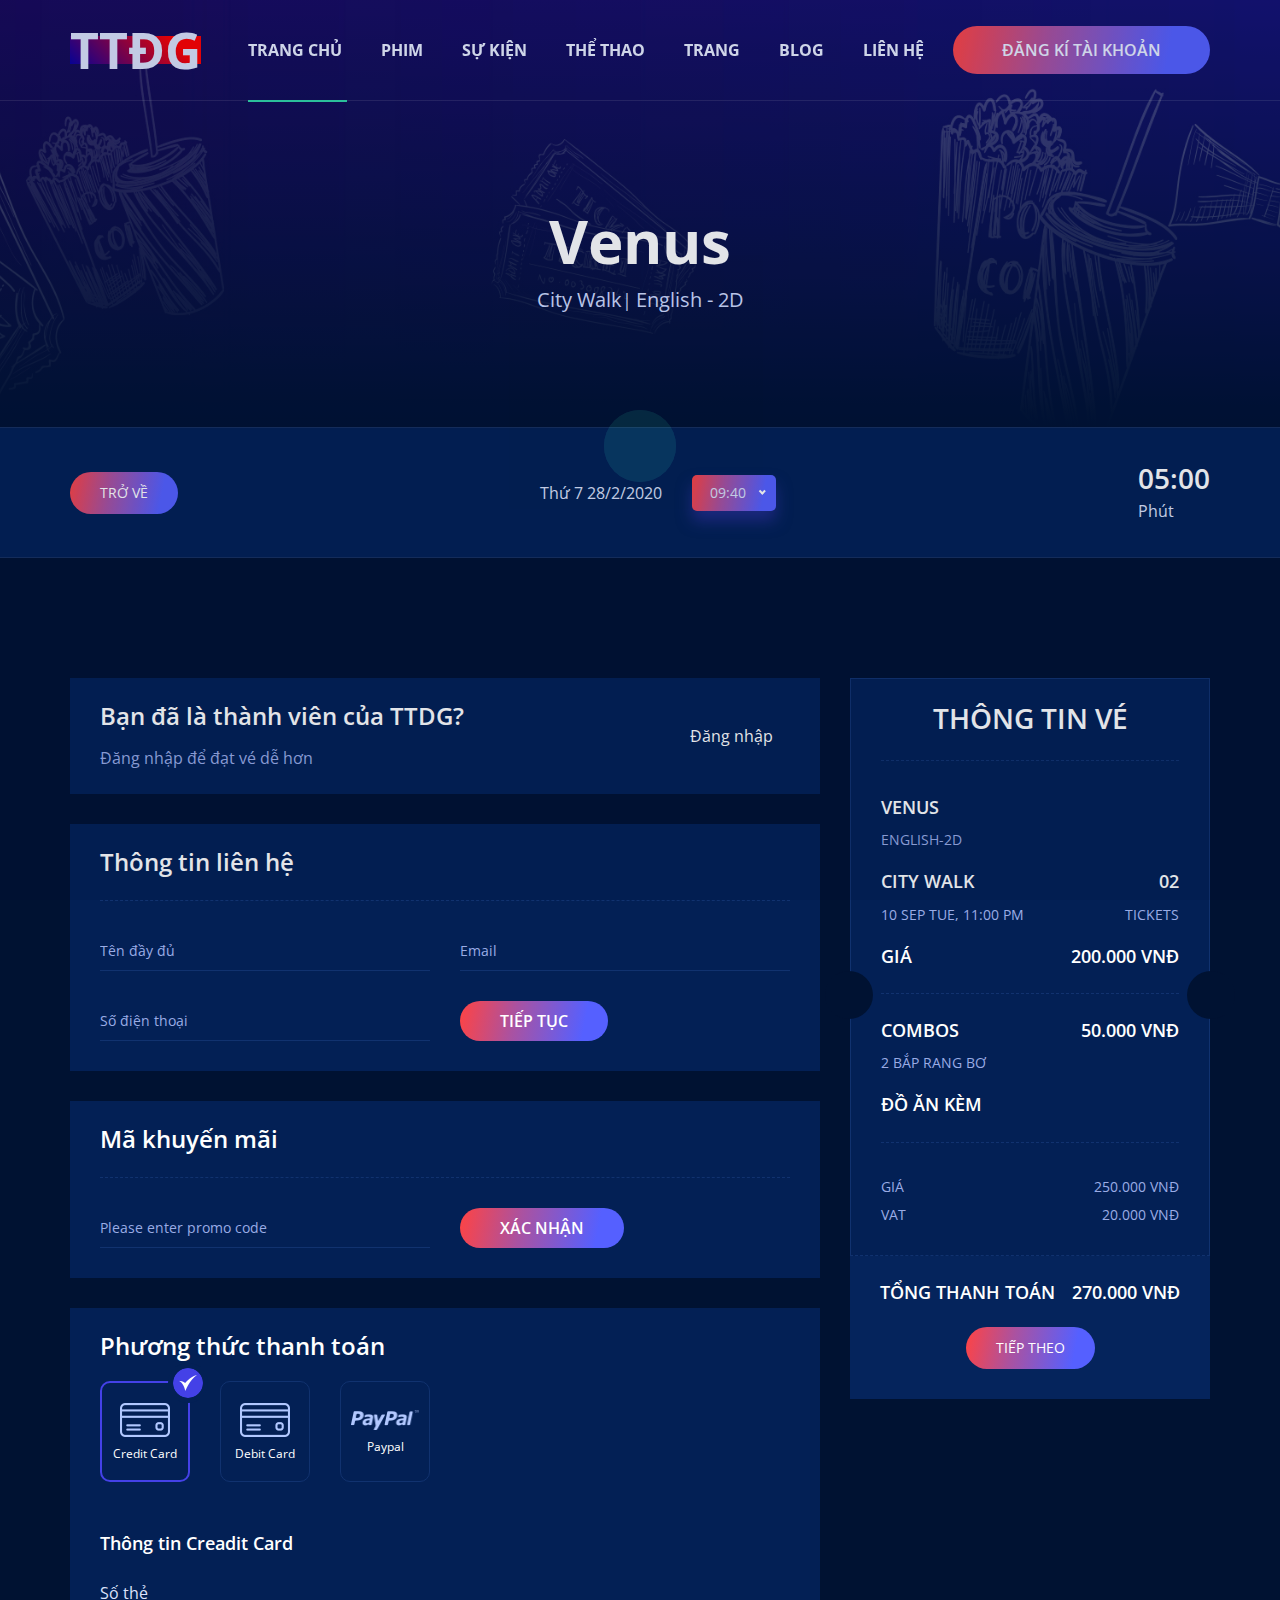
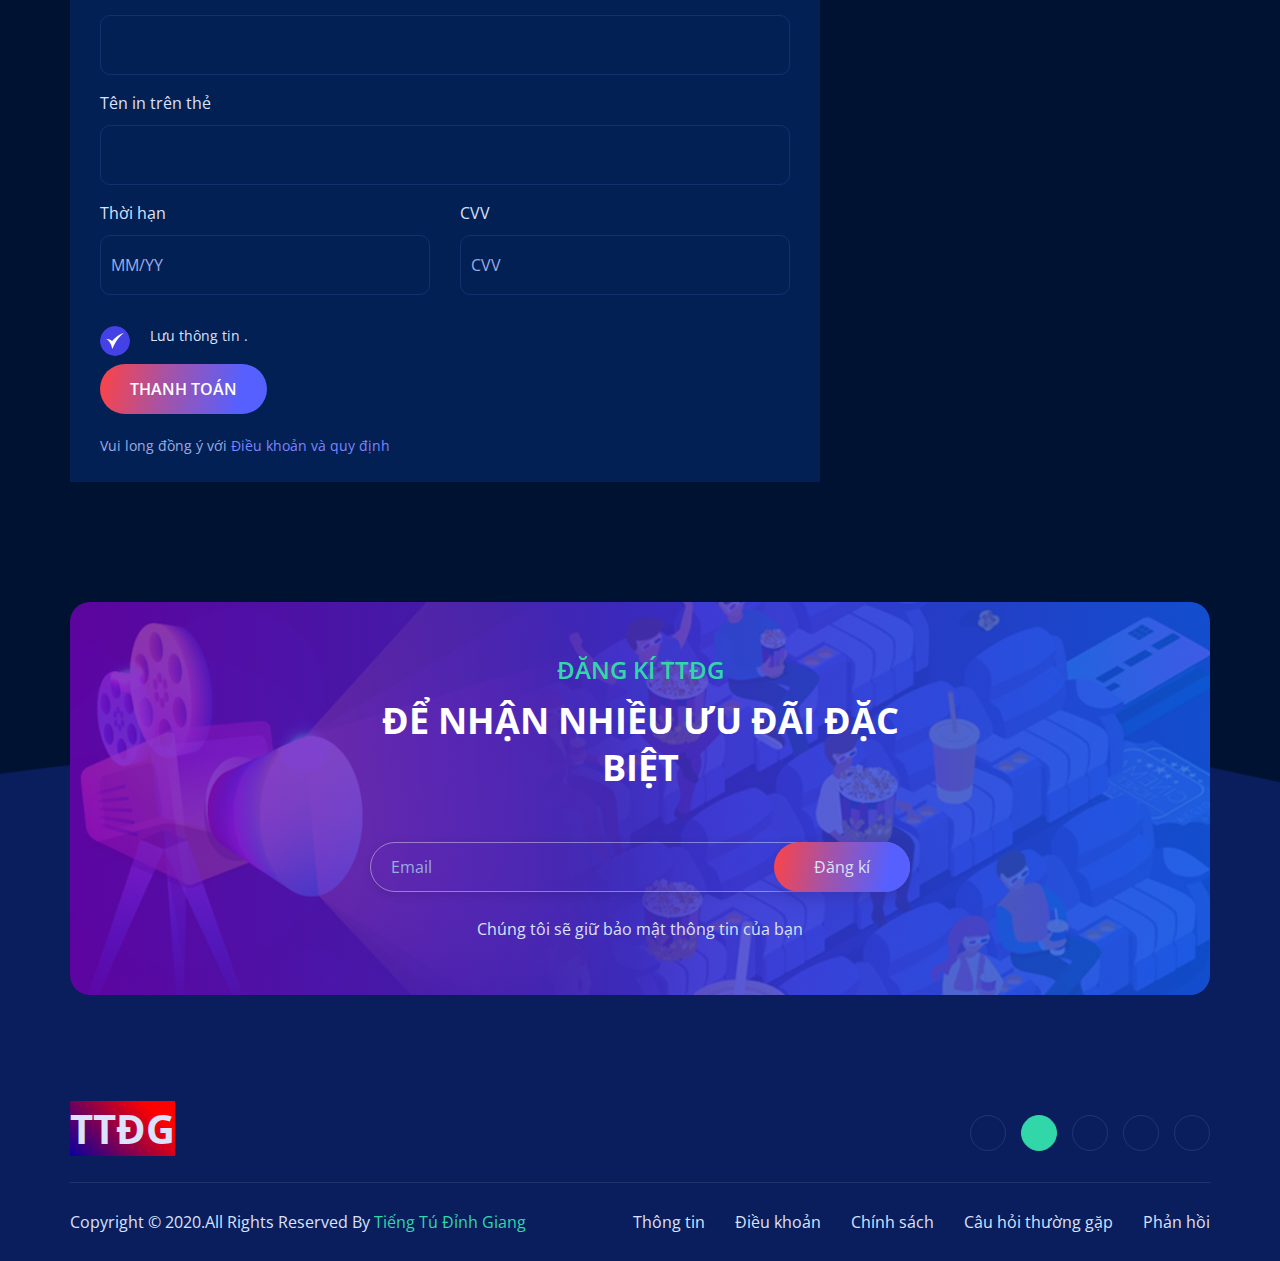
==== moviecheckout/movie-checkout.html @ 3dcde495 "first commit" ====
<!DOCTYPE html>
<html lang="en">

<head>
    <meta charset="UTF-8">
    <meta name="viewport" content="width=device-width, initial-scale=1.0">
    <meta http-equiv="X-UA-Compatible" content="ie=edge">

    <link rel="stylesheet" href="./assets/css/bootstrap.min.css">
    <link rel="stylesheet" href="./assets/css/all.min.css">
    <link rel="stylesheet" href="./assets/css/animate.css">
    <link rel="stylesheet" href="./assets/css/flaticon.css">
    <link rel="stylesheet" href="./assets/css/magnific-popup.css">
    <link rel="stylesheet" href="./assets/css/odometer.css">
    <link rel="stylesheet" href="./assets/css/owl.carousel.min.css">
    <link rel="stylesheet" href="./assets/css/owl.theme.default.min.css">
    <link rel="stylesheet" href="./assets/css/nice-select.css">
    <link rel="stylesheet" href="./assets/css/main.css">
    <link rel="stylesheet" href="https://use.fontawesome.com/releases/v5.6.3/css/all.css" integrity="sha384-UHRtZLI+pbxtHCWp1t77Bi1L4ZtiqrqD80Kn4Z8NTSRyMA2Fd33n5dQ8lWUE00s/" crossorigin="anonymous"></head>

    <link rel="shortcut icon" href="assets/images/favicon.png" type="image/x-icon">

    <title>Web đặt vé xem phim siêu cấp pro</title>


</head>

<body>
    <!-- ==========Preloader========== -->
    <div class="preloader">
        <div class="preloader-inner">
            <div class="preloader-icon">
                <span></span>
                <span></span>
            </div>
        </div>
    </div>
    <!-- ==========Preloader========== -->
    <!-- ==========Overlay========== -->
    <div class="overlay"></div>
   
    <!-- ==========Overlay========== -->

    <!-- ==========Header-Section========== -->
    <header class="header-section">
        <div class="container">
            <div class="header-wrapper">
                <span style="font-size: 50px;background: linear-gradient(45deg, #09009f, #ff0000 80%); font-weight: 700;">TTĐG</span>
                <ul class="menu">
                    
                    <li>
                        <a href="#0" class="active">Trang chủ</a>
                        <ul class="submenu">
                            <li>
                                <a href="../index.html" class="active">Trang chủ 1</a>
                            </li>
                            <li>
                                <a href="../index2/index-2.html">Trang chủ 2</a>
                            </li>
                        </ul>
                    </li>
                    <li>
                        <a href="#0">PHIM</a>
                        <ul class="submenu">
                            <li>
                                <a href="../moviegrid/movie-grid.html">Xem dạng lưới</a>
                            </li>
                            <li>
                                <a href="../movielist/movie-list.html">Xem dạng danh sách</a>
                            </li>
                            <li>
                                <a href="../moviedetail/movie-details.html">Chi tiết phim</a>
                            </li>
                            <li>
                                <a href="../moviedetail2/movie-details-2.html">Chi tiết phim 2</a>
                            </li>
                            <li>
                                <a href="../movieticketplan/movie-ticket-plan.html">Đặt kế hoạch mua vé </a>
                            </li>
                            <li>
                                <a href="../movieseatplan/movie-seat-plan.html">Chọn chỗ ngồi</a>
                            </li>
                            <li>
                                <a href="../moviecheckout/movie-checkout.html">Thanh toán</a>
                            </li>
                            <li>
                                <a href="../moviefood/popcorn.html">Đồ ăn kèm :)</a>
                            </li>
                        </ul>
                    </li>
                    <li>
                        <a href="#0">Sự kiện</a>
                        <ul class="submenu">
                            <li>
                                <a href="#">Sự Kiện</a>
                            </li>
                            <li>
                                <a href="#">Chi tiết sự kiện</a>
                            </li>
                            <li>
                                <a href="#">mua vé cho sự kiện</a>
                            </li>
                        </ul>
                    </li>
                    <li>
                        <a href="#0">Thể thao</a>
                        <ul class="submenu">
                            <li>
                                <a href="#">Thể thao</a>
                            </li>
                            <li>
                                <a href="#">tin tức thể thao</a>
                            </li>
                            <li>
                                <a href="#">mua vé thể thao</a>
                            </li>
                            <li>
                                <a href="#">thanh toán vé</a>
                            </li>
                        </ul>
                    </li>
                    <li>
                        <a href="#0">Trang</a>
                        <ul class="submenu">
                            <li>
                                <a href="../about/about.html">Thông tin</a>
                            </li>
                            <li>
                                <a href="#">Tải App cho điện thoại</a>
                            </li>
                            <li>
                                <a href="../signin/sign-in.html">Đăng nhập</a>
                            </li>
                            <li>
                                <a href="../signup/sign-up.html">đăng kí</a>
                            </li>
                        </ul>
                    </li>
                    <li>
                        <a href="#0">blog</a>
                        <ul class="submenu">
                            <li>
                                <a href="#">Blog cá nhân</a>
                            </li>
                            <li>
                                <a href="#">danh sách Blog dạng lưới</a>
                            </li>
                        </ul>
                    </li>
                    <li>
                        <a href="../contactus/contact.html">Liên hệ</a>
                    </li>
                    <li class="header-button pr-0">
                        <a href="../signup/sign-up.html">Đăng kí tài khoản</a>
                    </li>
                </ul>
                <div class="header-bar d-lg-none">
                    <span></span>
                    <span></span>
                    <span></span>
                </div>
            </div>
        </div>
    </header>
    <!-- ==========Header-Section========== -->

    <!-- ==========Banner-Section========== -->
    <section class="details-banner hero-area bg_img seat-plan-banner" data-background="./assets/images/banner/banner04.jpg">
        <div class="container">
            <div class="details-banner-wrapper">
                <div class="details-banner-content style-two">
                    <h3 class="title">Venus</h3>
                    <div class="tags">
                        <a href="#0">City Walk</a>
                        <a href="#0">English - 2D</a>
                    </div>
                </div>
            </div>
        </div>
    </section>
    <!-- ==========Banner-Section========== -->

    <!-- ==========Page-Title========== -->
    <section class="page-title bg-one">
        <div class="container">
            <div class="page-title-area">
                <div class="item md-order-1">
                    <a href="movie-ticket-plan.html" class="custom-button back-button">
                        Trở về
                    </a>
                </div>
                <div class="item date-item">
                    <span class="date">Thứ 7 28/2/2020</span>
                    <select class="select-bar">
                        <option value="sc1">09:40</option>
                        <option value="sc2">13:45</option>
                        <option value="sc3">15:45</option>
                        <option value="sc4">19:50</option>
                    </select>
                </div>
                <div class="item">
                    <h5 class="title">05:00</h5>
                    <p>Phút</p>
                </div>
            </div>
        </div>
    </section>
    <!-- ==========Page-Title========== -->

    <!-- ==========Movie-Section========== -->
    <div class="movie-facility padding-bottom padding-top">
        <div class="container">
            <div class="row">
                <div class="col-lg-8">
                    <div class="checkout-widget d-flex flex-wrap align-items-center justify-cotent-between">
                        <div class="title-area">
                            <h5 class="title">Bạn đã là thành viên của TTDG?</h5>
                            <p>Đăng nhập để đạt vé dễ hơn</p>
                        </div>
                        <a href="#0" class="sign-in-area">
                          <span>Đăng nhập</span>
                        </a>
                    </div>
                    <div class="checkout-widget checkout-contact">
                        <h5 class="title">Thông tin liên hệ</h5>
                        <form class="checkout-contact-form">
                            <div class="form-group">
                                <input type="text" placeholder="Tên đầy đủ">
                            </div>
                            <div class="form-group">
                                <input type="text" placeholder="Email">
                            </div>
                            <div class="form-group">
                                <input type="text" placeholder="Số điện thoại ">
                            </div>
                            <div class="form-group">
                                <input type="submit" value="Tiếp tục" class="custom-button">
                            </div>
                        </form>
                    </div>
                    <div class="checkout-widget checkout-contact">
                        <h5 class="title">Mã khuyến mãi </h5>
                        <form class="checkout-contact-form">
                            <div class="form-group">
                                <input type="text" placeholder="Please enter promo code">
                            </div>
                            <div class="form-group">
                                <input type="submit" value="Xác nhận" class="custom-button">
                            </div>
                        </form>
                    </div>
                    <div class="checkout-widget checkout-card mb-0">
                        <h5 class="title">phương thức thanh toán </h5>
                        <ul class="payment-option">
                            <li class="active">
                                <a href="#0">
                                    <img src="./assets/images/payment/card.png" alt="payment">
                                    <span>Credit Card</span>
                                </a>
                            </li>
                            <li>
                                <a href="#0">
                                    <img src="./assets/images/payment/card.png" alt="payment">
                                    <span>Debit Card</span>
                                </a>
                            </li>
                            <li>
                                <a href="#0">
                                    <img src="./assets/images/payment/paypal.png" alt="payment">
                                    <span>paypal</span>
                                </a>
                            </li>
                        </ul>
                        <h6 class="subtitle">Thông tin Creadit Card </h6>
                        <form class="payment-card-form">
                            <div class="form-group w-100">
                                <label for="card1">Số thẻ</label>
                                <input type="text" id="card1">
                                <div class="right-icon">
                                    <i class="flaticon-lock"></i>
                                </div>
                            </div>
                            <div class="form-group w-100">
                                <label for="card2">Tên in trên thẻ</label>
                                <input type="text" id="card2">
                            </div>
                            <div class="form-group">
                                <label for="card3">thời hạn</label>
                                <input type="text" id="card3" placeholder="MM/YY">
                            </div>
                            <div class="form-group">
                                <label for="card4">CVV</label>
                                <input type="text" id="card4" placeholder="CVV">
                            </div>
                            <div class="form-group check-group">
                                <input id="card5" type="checkbox" checked>
                                <label for="card5">
                                    <span class="title"></span>
                                    <span class="info">Lưu thông tin .</span>
                                </label>
                            </div>
                            <div class="form-group">
                                <input type="submit" class="custom-button" value="Thanh toán">
                            </div>
                        </form>
                        <p class="notice">
                            Vui long đồng ý với <a href="#0">điều khoản và quy định</a>
                        </p>
                    </div>
                </div>
                <div class="col-lg-4">
                    <div class="booking-summery bg-one">
                        <h4 class="title">Thông tin vé</h4>
                        <ul>
                            <li>
                                <h6 class="subtitle">Venus</h6>
                                <span class="info">English-2d</span>
                            </li>
                            <li>
                                <h6 class="subtitle"><span>City Walk</span><span>02</span></h6>
                                <div class="info"><span>10 SEP TUE, 11:00 PM</span> <span>Tickets</span></div>
                            </li>
                            <li>
                                <h6 class="subtitle mb-0"><span>Giá</span><span>200.000 vnđ</span></h6>
                            </li>
                        </ul>
                        <ul class="side-shape">
                            <li>
                                <h6 class="subtitle"><span>combos</span><span>50.000 vnđ</span></h6>
                                <span class="info"><span>2 Bắp rang bơ</span></span>
                            </li>
                            <li>
                                <h6 class="subtitle"><span>Đồ ăn kèm</span></h6>
                            </li>
                        </ul>
                        <ul>
                            <li>
                                <span class="info"><span>giá</span><span>250.000 vnđ</span></span>
                                <span class="info"><span>VAT</span><span>20.000 vnđ</span></span>
                            </li>
                        </ul>
                    </div>
                    <div class="proceed-area  text-center">
                        <h6 class="subtitle"><span>Tổng thanh toán</span><span>270.000 vnđ</span></h6>
                        <a href="#0" class="custom-button back-button">Tiếp theo</a>
                    </div>
                </div>
            </div>
        </div>
    </div>
    <!-- ==========Movie-Section========== -->

    <!-- ==========Newslater-Section========== -->
    <footer class="footer-section">
        <div class="newslater-section padding-bottom">
            <div class="container">
                <div class="newslater-container bg_img" data-background="./assets/images/newslater/newslater-bg01.jpg">
                    <div class="newslater-wrapper">
                        <h5 class="cate">Đăng Kí TTĐG</h5>
                        <h3 class="title">Để nhận nhiều ưu đãi đặc biệt</h3>
                        <form class="newslater-form">
                            <input type="text" placeholder="Email">
                            <button type="submit">Đăng kí</button>
                        </form>
                        <p>Chúng tôi sẽ giữ bảo mật thông tin của bạn</p>
                    </div>
                </div>
            </div>
        </div>
        <div class="container">
            <div class="footer-top">
                <div class="logo">
                    <span style="font-size: 40px;background: linear-gradient(45deg, #09009f, #ff0000 80%); font-weight: 700;">TTĐG</span>
                </div>
                <ul class="social-icons">
                    <li>
                        <a href="#0">
                            <i class="fab fa-facebook-f"></i>
                        </a>
                    </li>
                    <li>
                        <a href="#0" class="active">
                            <i class="fab fa-twitter"></i>
                        </a>
                    </li>
                    <li>
                        <a href="#0">
                            <i class="fab fa-pinterest-p"></i>
                        </a>
                    </li>
                    <li>
                        <a href="#0">
                            <i class="fab fa-google"></i>
                        </a>
                    </li>
                    <li>
                        <a href="#0">
                            <i class="fab fa-instagram"></i>
                        </a>
                    </li>
                </ul>
            </div>
            <div class="footer-bottom">
                <div class="footer-bottom-area">
                    <div class="left">
                        <p>Copyright © 2020.All Rights Reserved By <a href="#0">Tiếng Tú Đỉnh Giang </a></p>
                    </div>
                    <ul class="links">
                        <li>
                            <a href="#0">Thông tin</a>
                        </li>
                        <li>
                            <a href="#0">Điều khoản</a>
                        </li>
                        <li>
                            <a href="#0">Chính sách</a>
                        </li>
                        <li>
                            <a href="#0">Câu hỏi thường gặp</a>
                        </li>
                        <li>
                            <a href="#0">Phản hồi</a>
                        </li>
                    </ul>
                </div>
            </div>
        </div>
    </footer>
    <!-- ==========Newslater-Section========== -->


    <script src="assets/js/jquery-3.3.1.min.js"></script>
    <script src="assets/js/modernizr-3.6.0.min.js"></script>
    <script src="assets/js/plugins.js"></script>
    <script src="assets/js/bootstrap.min.js"></script>
    <script src="assets/js/isotope.pkgd.min.js"></script>
    <script src="assets/js/magnific-popup.min.js"></script>
    <script src="assets/js/owl.carousel.min.js"></script>
    <script src="assets/js/wow.min.js"></script>
    <script src="assets/js/countdown.min.js"></script>
    <script src="assets/js/odometer.min.js"></script>
    <script src="assets/js/viewport.jquery.js"></script>
    <script src="assets/js/nice-select.js"></script>
    <script src="assets/js/main.js"></script>
</body>

</html>
---- moviecheckout/assets/css/flaticon.css ----
/*
  	Flaticon icon font: Flaticon
    Creation date: 18/01/2020 20:33
    Font generated by <a href="https://www.flaticon.com">flaticon.com</a>. <p>Under <a href="http://creativecommons.org/licenses/by/3.0/">CC</a>: <a data-file="001-right-arrow-angle" href="https://www.flaticon.com/authors/catalin-fertu">Catalin Fertu</a>, <a data-file="003-angle-pointing-to-left" href="https://www.flaticon.com/authors/dave-gandy">Dave Gandy</a>, <a data-file="016-share" href="https://www.flaticon.com/authors/those-icons">Those Icons</a>, <a data-file="017-share-1" href="https://www.flaticon.com/authors/pixel-perfect">Pixel perfect</a>, <a data-file="013-conversation" href="http://www.freepik.com">Freepik</a>, <a data-file="007-finger" href="https://www.flaticon.com/authors/zlatko-najdenovski">Zlatko Najdenovski</a>, <a data-file="014-view" href="https://www.flaticon.com/authors/kiranshastry">Kiranshastry</a></p>  
     
  	*/

	@font-face {
	    font-family: "Flaticon";
	    src: url("./Flaticon.eot");
	    src: url("./Flaticon.eot?#iefix") format("embedded-opentype"), url("./Flaticon.woff2") format("woff2"), url("./Flaticon.woff") format("woff"), url("./Flaticon.ttf") format("truetype"), url("./Flaticon.svg#Flaticon") format("svg");
	    font-weight: normal;
	    font-style: normal;
	}

	@media screen and (-webkit-min-device-pixel-ratio:0) {
	    @font-face {
	        font-family: "Flaticon";
	        src: url("./Flaticon.svg#Flaticon") format("svg");
	    }
	}

	[class^="flaticon-"]:before,
	[class*=" flaticon-"]:before,
	[class^="flaticon-"]:after,
	[class*=" flaticon-"]:after {
	    font-family: Flaticon;
	    font-style: normal;
	}

	.flaticon-right-arrow-angle:before {
	    content: "\f100";
	}

	.flaticon-double-right-arrows-angles:before {
	    content: "\f101";
	}

	.flaticon-angle-pointing-to-left:before {
	    content: "\f102";
	}

	.flaticon-right:before {
	    content: "\f103";
	}

	.flaticon-back:before {
	    content: "\f104";
	}

	.flaticon-hand:before {
	    content: "\f105";
	}

	.flaticon-dont-like-symbol:before {
	    content: "\f106";
	}

	.flaticon-lock:before {
	    content: "\f107";
	}

	.flaticon-favorite-heart-button:before {
	    content: "\f108";
	}

	.flaticon-play-button-1:before {
	    content: "\f109";
	}

	.flaticon-play-button:before {
	    content: "\f10a";
	}

	.flaticon-loupe:before {
	    content: "\f10b";
	}

	.flaticon-conversation:before {
	    content: "\f10c";
	}

	.flaticon-view:before {
	    content: "\f10d";
	}

	.flaticon-visibility:before {
	    content: "\f10e";
	}

	.flaticon-share:before {
	    content: "\f10f";
	}

	.flaticon-share-1:before {
	    content: "\f110";
	}
---- moviecheckout/assets/css/odometer.css ----
.odometer.odometer-auto-theme,
.odometer.odometer-theme-default {
    display: inline-block;
    vertical-align: middle;
    position: relative;
}

.odometer.odometer-auto-theme .odometer-digit,
.odometer.odometer-theme-default .odometer-digit {
    display: inline-block;
    vertical-align: middle;
    position: relative;
}

.odometer.odometer-auto-theme .odometer-digit .odometer-digit-spacer,
.odometer.odometer-theme-default .odometer-digit .odometer-digit-spacer {
    display: inline-block;
    vertical-align: middle;
    visibility: hidden;
}

.odometer.odometer-auto-theme .odometer-digit .odometer-digit-inner,
.odometer.odometer-theme-default .odometer-digit .odometer-digit-inner {
    text-align: left;
    display: block;
    position: absolute;
    top: 0;
    left: 0;
    right: 0;
    bottom: 0;
    overflow: hidden;
}

.odometer.odometer-auto-theme .odometer-digit .odometer-ribbon,
.odometer.odometer-theme-default .odometer-digit .odometer-ribbon {
    display: block;
}

.odometer.odometer-auto-theme .odometer-digit .odometer-ribbon-inner,
.odometer.odometer-theme-default .odometer-digit .odometer-ribbon-inner {
    display: block;
    -webkit-backface-visibility: hidden;
}

.odometer.odometer-auto-theme .odometer-digit .odometer-value,
.odometer.odometer-theme-default .odometer-digit .odometer-value {
    display: block;
    -webkit-transform: translateZ(0);
}

.odometer.odometer-auto-theme .odometer-digit .odometer-value.odometer-last-value,
.odometer.odometer-theme-default .odometer-digit .odometer-value.odometer-last-value {
    position: absolute;
}

.odometer.odometer-auto-theme.odometer-animating-up .odometer-ribbon-inner,
.odometer.odometer-theme-default.odometer-animating-up .odometer-ribbon-inner {
    -webkit-transition: -webkit-transform 2s;
    -moz-transition: -moz-transform 2s;
    -ms-transition: -ms-transform 2s;
    -o-transition: -o-transform 2s;
    transition: transform 2s;
}

.odometer.odometer-auto-theme.odometer-animating-up.odometer-animating .odometer-ribbon-inner,
.odometer.odometer-theme-default.odometer-animating-up.odometer-animating .odometer-ribbon-inner {
    -webkit-transform: translateY(-100%);
    -moz-transform: translateY(-100%);
    -ms-transform: translateY(-100%);
    -o-transform: translateY(-100%);
    transform: translateY(-100%);
}

.odometer.odometer-auto-theme.odometer-animating-down .odometer-ribbon-inner,
.odometer.odometer-theme-default.odometer-animating-down .odometer-ribbon-inner {
    -webkit-transform: translateY(-100%);
    -moz-transform: translateY(-100%);
    -ms-transform: translateY(-100%);
    -o-transform: translateY(-100%);
    transform: translateY(-100%);
}

.odometer.odometer-auto-theme.odometer-animating-down.odometer-animating .odometer-ribbon-inner,
.odometer.odometer-theme-default.odometer-animating-down.odometer-animating .odometer-ribbon-inner {
    -webkit-transition: -webkit-transform 2s;
    -moz-transition: -moz-transform 2s;
    -ms-transition: -ms-transform 2s;
    -o-transition: -o-transform 2s;
    transition: transform 2s;
    -webkit-transform: translateY(0);
    -moz-transform: translateY(0);
    -ms-transform: translateY(0);
    -o-transform: translateY(0);
    transform: translateY(0);
}

.odometer.odometer-auto-theme,
.odometer.odometer-theme-default {
    /*  font-family: "Helvetica Neue", sans-serif;*/
    /*line-height: 1.1em;*/
}

.odometer.odometer-auto-theme .odometer-value,
.odometer.odometer-theme-default .odometer-value {
    text-align: center;
}
---- moviecheckout/assets/css/nice-select.css ----
.nice-select {
    -webkit-tap-highlight-color: transparent;
    background-color: #fff;
    border-radius: 5px;
    border: solid 1px #e8e8e8;
    box-sizing: border-box;
    clear: both;
    cursor: pointer;
    display: block;
    float: left;
    font-family: inherit;
    font-size: 14px;
    font-weight: normal;
    height: 42px;
    line-height: 40px;
    outline: none;
    padding-left: 18px;
    padding-right: 30px;
    position: relative;
    text-align: left !important;
    -webkit-transition: all 0.2s ease-in-out;
    transition: all 0.2s ease-in-out;
    -webkit-user-select: none;
    -moz-user-select: none;
    -ms-user-select: none;
    user-select: none;
    white-space: nowrap;
    width: auto;
}

.nice-select:hover {
    border-color: #dbdbdb;
}

.nice-select:active,
.nice-select.open,
.nice-select:focus {
    border-color: #999;
}

.nice-select:after {
    border-bottom: 2px solid #999;
    border-right: 2px solid #999;
    content: '';
    display: block;
    height: 5px;
    margin-top: -4px;
    pointer-events: none;
    position: absolute;
    right: 12px;
    top: 50%;
    -webkit-transform-origin: 66% 66%;
    -ms-transform-origin: 66% 66%;
    transform-origin: 66% 66%;
    -webkit-transform: rotate(45deg);
    -ms-transform: rotate(45deg);
    transform: rotate(45deg);
    -webkit-transition: all 0.15s ease-in-out;
    transition: all 0.15s ease-in-out;
    width: 5px;
}

.nice-select.open:after {
    -webkit-transform: rotate(-135deg);
    -ms-transform: rotate(-135deg);
    transform: rotate(-135deg);
}

.nice-select.open .list {
    opacity: 1;
    pointer-events: auto;
    -webkit-transform: scale(1) translateY(0);
    -ms-transform: scale(1) translateY(0);
    transform: scale(1) translateY(0);
}

.nice-select.disabled {
    border-color: #ededed;
    color: #999;
    pointer-events: none;
}

.nice-select.disabled:after {
    border-color: #cccccc;
}

.nice-select.wide {
    width: 100%;
}

.nice-select.wide .list {
    left: 0 !important;
    right: 0 !important;
}

.nice-select.right {
    float: right;
}

.nice-select.right .list {
    left: auto;
    right: 0;
}

.nice-select.small {
    font-size: 12px;
    height: 36px;
    line-height: 34px;
}

.nice-select.small:after {
    height: 4px;
    width: 4px;
}

.nice-select.small .option {
    line-height: 34px;
    min-height: 34px;
}

.nice-select .list {
    background-color: #fff;
    border-radius: 5px;
    box-shadow: 0 0 0 1px rgba(68, 68, 68, 0.11);
    box-sizing: border-box;
    margin-top: 4px;
    opacity: 0;
    overflow: hidden;
    padding: 0;
    pointer-events: none;
    position: absolute;
    top: 100%;
    left: 0;
    -webkit-transform-origin: 50% 0;
    -ms-transform-origin: 50% 0;
    transform-origin: 50% 0;
    -webkit-transform: scale(0.75) translateY(-21px);
    -ms-transform: scale(0.75) translateY(-21px);
    transform: scale(0.75) translateY(-21px);
    -webkit-transition: all 0.2s cubic-bezier(0.5, 0, 0, 1.25), opacity 0.15s ease-out;
    transition: all 0.2s cubic-bezier(0.5, 0, 0, 1.25), opacity 0.15s ease-out;
    z-index: 9;
}

.nice-select .list:hover .option:not(:hover) {
    background-color: transparent !important;
}

.nice-select .option {
    cursor: pointer;
    font-weight: 400;
    line-height: 40px;
    list-style: none;
    min-height: 40px;
    outline: none;
    padding-left: 18px;
    padding-right: 29px;
    text-align: left;
    -webkit-transition: all 0.2s;
    transition: all 0.2s;
}

.nice-select .option:hover,
.nice-select .option.focus,
.nice-select .option.selected.focus {
    background-color: #f6f6f6;
}

.nice-select .option.selected {
    font-weight: bold;
}

.nice-select .option.disabled {
    background-color: transparent;
    color: #999;
    cursor: default;
}

.no-csspointerevents .nice-select .list {
    display: none;
}

.no-csspointerevents .nice-select.open .list {
    display: block;
}
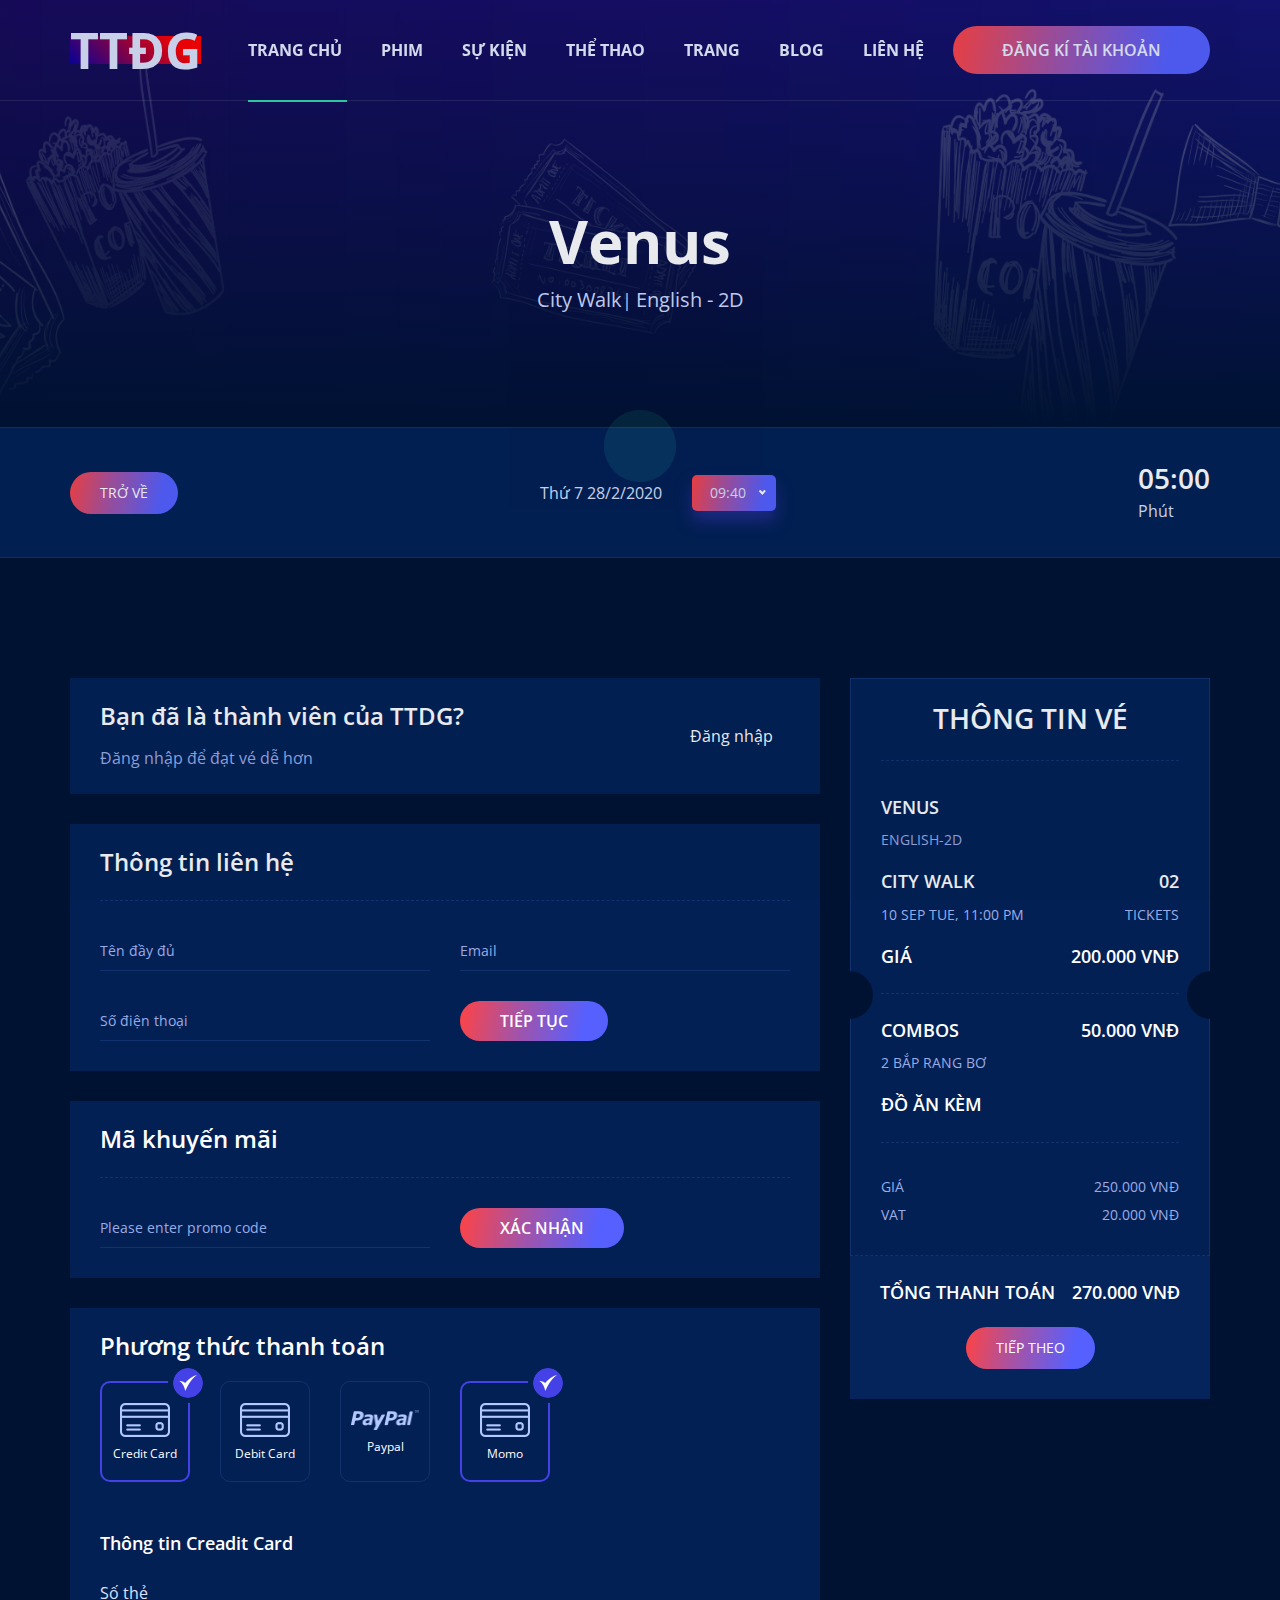
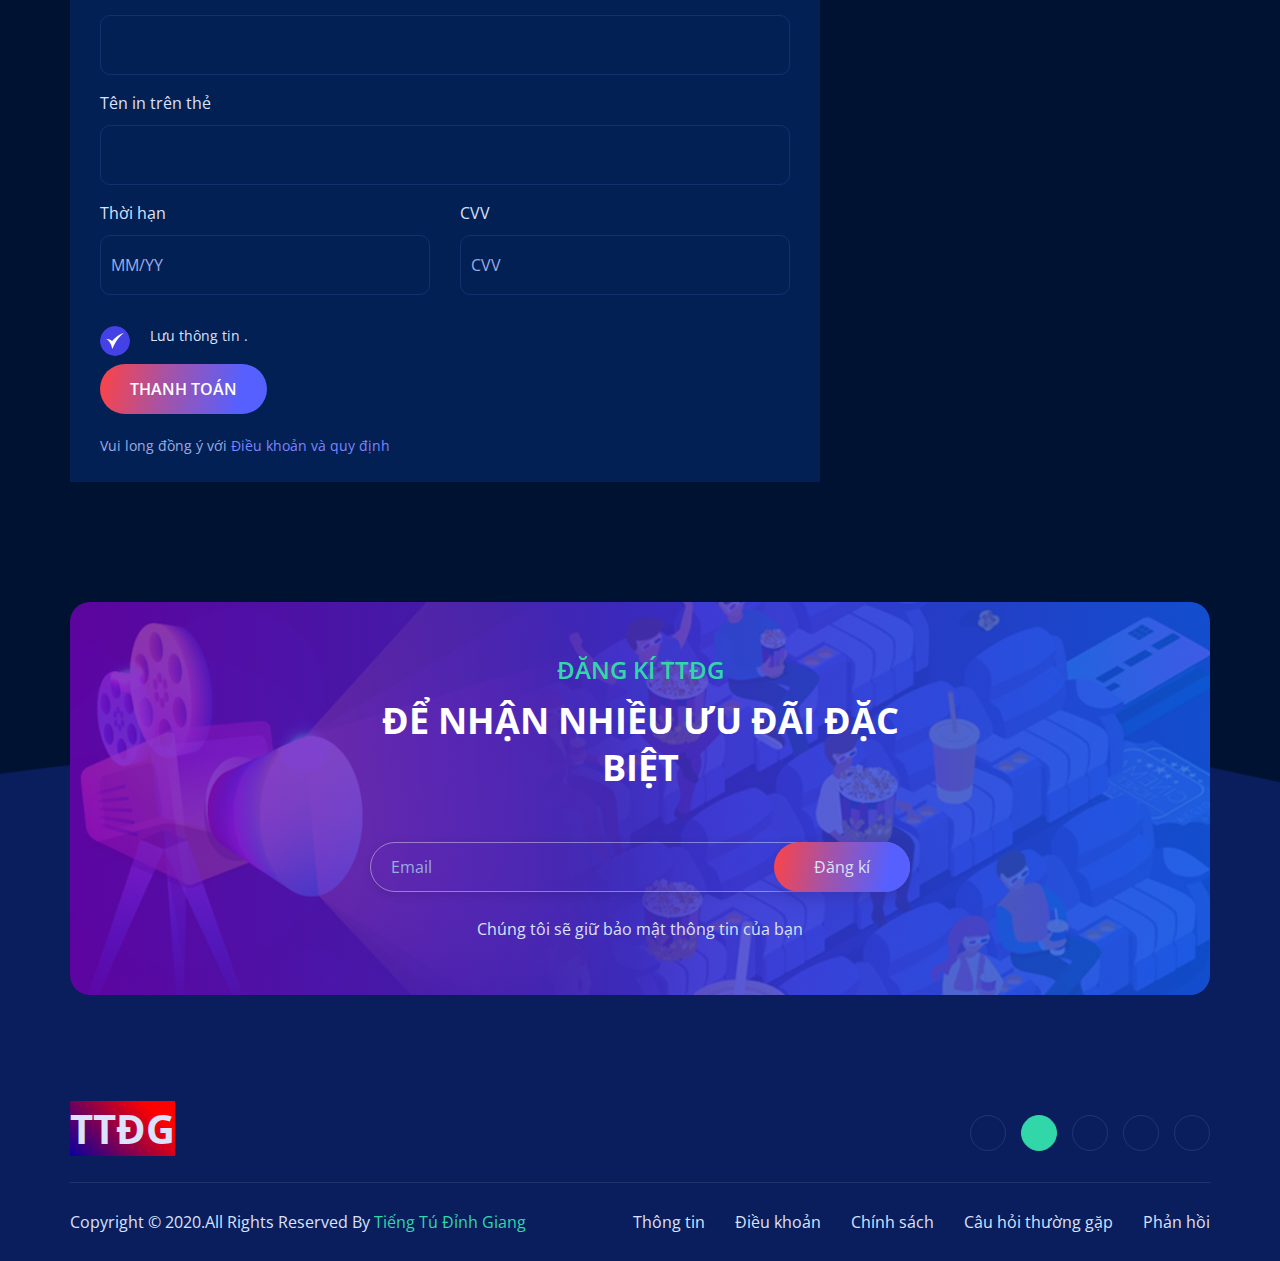
==== commit 036ba16b: "Update movie-checkout.html" ====
--- a/moviecheckout/movie-checkout.html
+++ b/moviecheckout/movie-checkout.html
@@ -185,7 +185,7 @@
         <div class="container">
             <div class="page-title-area">
                 <div class="item md-order-1">
-                    <a href="movie-ticket-plan.html" class="custom-button back-button">
+                    <a href="../index.html" class="custom-button back-button">
                         Trở về
                     </a>
                 </div>
@@ -268,6 +268,12 @@
                                 <a href="#0">
                                     <img src="./assets/images/payment/paypal.png" alt="payment">
                                     <span>paypal</span>
+                                </a>
+                            </li>
+                            <li class="active">
+                                <a href="./momo.html">
+                                    <img src="./assets/images/payment/card.png" alt="payment">
+                                    <span>Momo</span>
                                 </a>
                             </li>
                         </ul>
@@ -444,4 +450,4 @@
     <script src="assets/js/main.js"></script>
 </body>
 
-</html>+</html>
